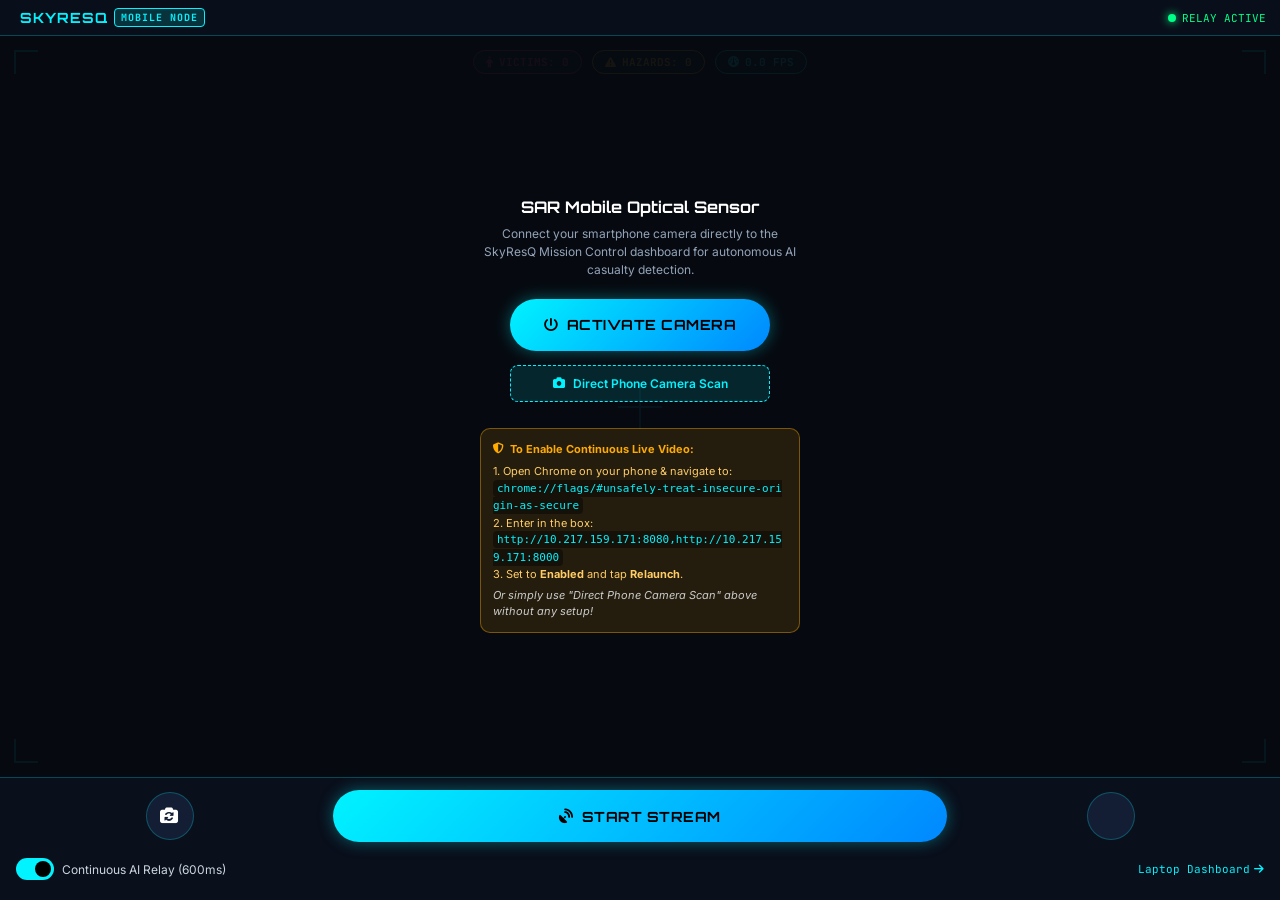
==== frontend/mobile-cam.html @ a4f22791 "feat: complete SkyResQ system with Vercel frontend and Render backend deployment configs" ====
<!DOCTYPE html>
<html lang="en">
<head>
  <meta charset="UTF-8">
  <meta name="viewport" content="width=device-width, initial-scale=1.0, maximum-scale=1.0, user-scalable=no">
  <title>SkyResQ Mobile Tactical Camera Node</title>
  <link rel="stylesheet" href="https://cdnjs.cloudflare.com/ajax/libs/font-awesome/6.4.0/css/all.min.css">
  <link href="https://fonts.googleapis.com/css2?family=Orbitron:wght@500;700;900&family=Inter:wght@400;600;700&family=JetBrains+Mono:wght@400;600&display=swap" rel="stylesheet">
  <style>
    :root {
      --bg-dark: #070b12;
      --panel-bg: rgba(14, 22, 38, 0.92);
      --cyan: #00f3ff;
      --cyan-glow: rgba(0, 243, 255, 0.35);
      --red: #ff3366;
      --amber: #ffaa00;
      --green: #00ff88;
      --border-color: rgba(0, 243, 255, 0.25);
    }

    * {
      box-sizing: border-box;
      margin: 0;
      padding: 0;
      user-select: none;
      -webkit-user-select: none;
      -webkit-tap-highlight-color: transparent;
    }

    body {
      background: var(--bg-dark);
      color: #e2e8f0;
      font-family: 'Inter', -apple-system, sans-serif;
      height: 100vh;
      height: 100dvh;
      overflow: hidden;
      display: flex;
      flex-direction: column;
    }

    /* Top Tactical Navigation Bar */
    .mobile-header {
      background: rgba(10, 16, 28, 0.95);
      border-bottom: 1px solid var(--border-color);
      padding: 8px 14px;
      display: flex;
      justify-content: space-between;
      align-items: center;
      z-index: 20;
    }

    .brand-title {
      font-family: 'Orbitron', sans-serif;
      font-size: 14px;
      font-weight: 700;
      letter-spacing: 1px;
      color: var(--cyan);
      display: flex;
      align-items: center;
      gap: 6px;
    }

    .node-tag {
      font-size: 10px;
      padding: 2px 6px;
      border-radius: 4px;
      background: rgba(0, 243, 255, 0.15);
      border: 1px solid var(--cyan);
      color: var(--cyan);
      font-family: 'JetBrains Mono', monospace;
    }

    .connection-status {
      display: flex;
      align-items: center;
      gap: 6px;
      font-size: 11px;
      font-family: 'JetBrains Mono', monospace;
      color: var(--green);
    }

    .status-dot {
      width: 8px;
      height: 8px;
      border-radius: 50%;
      background: var(--green);
      box-shadow: 0 0 8px var(--green);
      animation: pulse 1.8s infinite;
    }

    @keyframes pulse {
      0%, 100% { opacity: 1; transform: scale(1); }
      50% { opacity: 0.5; transform: scale(0.85); }
    }

    /* Main Viewfinder Area */
    .viewfinder-container {
      position: relative;
      flex: 1;
      width: 100%;
      background: #000;
      display: flex;
      justify-content: center;
      align-items: center;
      overflow: hidden;
    }

    video#mobileVideo {
      width: 100%;
      height: 100%;
      object-fit: cover;
      display: block;
    }

    canvas#mobileCanvasOverlay {
      position: absolute;
      top: 0;
      left: 0;
      width: 100%;
      height: 100%;
      object-fit: cover;
      pointer-events: none;
      z-index: 5;
    }

    /* Tactical HUD Overlays */
    .hud-reticle-corner {
      position: absolute;
      width: 24px;
      height: 24px;
      border: 2px solid var(--cyan);
      pointer-events: none;
      z-index: 6;
      opacity: 0.85;
    }
    .hud-corner-tl { top: 14px; left: 14px; border-right: none; border-bottom: none; }
    .hud-corner-tr { top: 14px; right: 14px; border-left: none; border-bottom: none; }
    .hud-corner-bl { bottom: 14px; left: 14px; border-right: none; border-top: none; }
    .hud-corner-br { bottom: 14px; right: 14px; border-left: none; border-top: none; }

    .hud-center-crosshair {
      position: absolute;
      top: 50%;
      left: 50%;
      transform: translate(-50%, -50%);
      width: 44px;
      height: 44px;
      pointer-events: none;
      z-index: 6;
      opacity: 0.65;
    }
    .hud-center-crosshair::before, .hud-center-crosshair::after {
      content: '';
      position: absolute;
      background: var(--cyan);
    }
    .hud-center-crosshair::before {
      top: 21px; left: 0; width: 44px; height: 2px;
    }
    .hud-center-crosshair::after {
      left: 21px; top: 0; width: 2px; height: 44px;
    }

    /* Live Casualty Stats Badges on Top of Viewfinder */
    .hud-stats-overlay {
      position: absolute;
      top: 14px;
      left: 0;
      right: 0;
      display: flex;
      justify-content: center;
      gap: 10px;
      z-index: 10;
      pointer-events: none;
    }

    .hud-stat-pill {
      background: rgba(10, 16, 28, 0.85);
      border: 1px solid var(--border-color);
      border-radius: 20px;
      padding: 4px 12px;
      font-size: 11px;
      font-family: 'JetBrains Mono', monospace;
      font-weight: 700;
      display: flex;
      align-items: center;
      gap: 6px;
      backdrop-filter: blur(8px);
    }

    .pill-victims { border-color: var(--red); color: var(--red); }
    .pill-hazards { border-color: var(--amber); color: var(--amber); }
    .pill-fps { border-color: var(--cyan); color: var(--cyan); }

    /* Standby Banner when camera permission requested or blocked */
    .standby-overlay {
      position: absolute;
      inset: 0;
      background: rgba(7, 11, 18, 0.94);
      display: flex;
      flex-direction: column;
      justify-content: center;
      align-items: center;
      padding: 24px;
      text-align: center;
      z-index: 15;
    }

    .standby-icon {
      font-size: 48px;
      color: var(--cyan);
      margin-bottom: 16px;
      text-shadow: 0 0 16px var(--cyan-glow);
    }

    .standby-title {
      font-family: 'Orbitron', sans-serif;
      font-size: 16px;
      color: #fff;
      margin-bottom: 8px;
    }

    .standby-desc {
      font-size: 12px;
      color: #94a3b8;
      max-width: 320px;
      line-height: 1.5;
      margin-bottom: 20px;
    }

    /* Bottom Control Bar */
    .mobile-controls {
      background: rgba(10, 16, 28, 0.98);
      border-top: 1px solid var(--border-color);
      padding: 12px 16px 20px;
      display: flex;
      flex-direction: column;
      gap: 12px;
      z-index: 20;
    }

    .control-row-primary {
      display: grid;
      grid-template-columns: 1fr 2fr 1fr;
      gap: 10px;
      align-items: center;
    }

    .btn-circle {
      width: 48px;
      height: 48px;
      border-radius: 50%;
      background: rgba(22, 33, 56, 0.9);
      border: 1px solid var(--border-color);
      color: #fff;
      display: flex;
      justify-content: center;
      align-items: center;
      font-size: 18px;
      cursor: pointer;
      transition: all 0.2s ease;
      justify-self: center;
    }

    .btn-circle:active {
      transform: scale(0.92);
      border-color: var(--cyan);
    }

    .btn-circle.active {
      background: var(--cyan);
      color: #000;
      box-shadow: 0 0 14px var(--cyan-glow);
    }

    .btn-main-shutter {
      width: 100%;
      height: 52px;
      border-radius: 26px;
      background: linear-gradient(135deg, #00f3ff 0%, #0088ff 100%);
      border: none;
      color: #000;
      font-family: 'Orbitron', sans-serif;
      font-size: 14px;
      font-weight: 700;
      letter-spacing: 0.5px;
      display: flex;
      justify-content: center;
      align-items: center;
      gap: 8px;
      cursor: pointer;
      box-shadow: 0 0 16px var(--cyan-glow);
      transition: all 0.2s ease;
    }

    .btn-main-shutter:active {
      transform: scale(0.96);
    }

    .btn-main-shutter.streaming {
      background: linear-gradient(135deg, #ff3366 0%, #cc0033 100%);
      color: #fff;
      box-shadow: 0 0 16px rgba(255, 51, 102, 0.45);
    }

    .control-row-secondary {
      display: flex;
      justify-content: space-between;
      align-items: center;
      padding-top: 4px;
    }

    .toggle-stream-mode {
      display: flex;
      align-items: center;
      gap: 8px;
      font-size: 12px;
      color: #cbd5e1;
    }

    /* Switch Component */
    .switch {
      position: relative;
      display: inline-block;
      width: 38px;
      height: 22px;
    }
    .switch input { opacity: 0; width: 0; height: 0; }
    .slider {
      position: absolute;
      cursor: pointer;
      inset: 0;
      background-color: #334155;
      transition: .3s;
      border-radius: 22px;
    }
    .slider:before {
      position: absolute;
      content: "";
      height: 16px;
      width: 16px;
      left: 3px;
      bottom: 3px;
      background-color: white;
      transition: .3s;
      border-radius: 50%;
    }
    input:checked + .slider {
      background-color: var(--cyan);
    }
    input:checked + .slider:before {
      transform: translateX(16px);
      background-color: #000;
    }

    .btn-nav-dashboard {
      font-size: 11px;
      color: var(--cyan);
      text-decoration: none;
      display: flex;
      align-items: center;
      gap: 4px;
      font-family: 'JetBrains Mono', monospace;
    }

    /* Native Camera Fallback button */
    .btn-native-capture {
      background: rgba(0, 243, 255, 0.12);
      border: 1px dashed var(--cyan);
      border-radius: 8px;
      color: var(--cyan);
      font-size: 12px;
      padding: 10px;
      width: 100%;
      cursor: pointer;
      display: flex;
      justify-content: center;
      align-items: center;
      gap: 8px;
      font-family: 'Inter', sans-serif;
      font-weight: 600;
    }

    .btn-native-capture:active {
      background: rgba(0, 243, 255, 0.25);
    }

    #fileNativeCapture {
      display: none;
    }
  </style>
</head>
<body>

  <!-- Mobile Top Bar -->
  <header class="mobile-header">
    <div class="brand-title">
      <i class="fa-solid fa-drone"></i>
      <span>SKYRESQ</span>
      <span class="node-tag">MOBILE NODE</span>
    </div>
    <div class="connection-status">
      <span class="status-dot"></span>
      <span id="txtConnectionState">RELAY ACTIVE</span>
    </div>
  </header>

  <!-- Live Camera Viewfinder -->
  <main class="viewfinder-container" id="viewfinder">
    <!-- Tactical Corner Reticles -->
    <div class="hud-reticle-corner hud-corner-tl"></div>
    <div class="hud-reticle-corner hud-corner-tr"></div>
    <div class="hud-reticle-corner hud-corner-bl"></div>
    <div class="hud-reticle-corner hud-corner-br"></div>
    <div class="hud-center-crosshair"></div>

    <!-- Live HUD Stats -->
    <div class="hud-stats-overlay">
      <div class="hud-stat-pill pill-victims">
        <i class="fa-solid fa-person"></i>
        <span>VICTIMS: <strong id="lblVictims">0</strong></span>
      </div>
      <div class="hud-stat-pill pill-hazards">
        <i class="fa-solid fa-triangle-exclamation"></i>
        <span>HAZARDS: <strong id="lblHazards">0</strong></span>
      </div>
      <div class="hud-stat-pill pill-fps">
        <i class="fa-solid fa-gauge"></i>
        <span id="lblFps">0.0 FPS</span>
      </div>
    </div>

    <!-- HTML5 Video Stream Element -->
    <video id="mobileVideo" autoplay playsinline muted></video>

    <!-- Canvas for Real-Time YOLO Bounding Boxes -->
    <canvas id="mobileCanvasOverlay"></canvas>

    <!-- Hidden Offscreen Canvas for Snapshot Grabs -->
    <canvas id="mobileOffscreenCanvas" style="display: none;"></canvas>

    <!-- Standby Overlay (shown before camera start or on permission issue) -->
    <div class="standby-overlay" id="standbyOverlay">
      <i class="fa-solid fa-camera-viewfinder standby-icon"></i>
      <h2 class="standby-title">SAR Mobile Optical Sensor</h2>
      <p class="standby-desc">
        Connect your smartphone camera directly to the SkyResQ Mission Control dashboard for autonomous AI casualty detection.
      </p>
      
      <button class="btn-main-shutter" id="btnActivateCamera" style="max-width: 260px; margin-bottom: 14px;">
        <i class="fa-solid fa-power-off"></i>
        <span>ACTIVATE CAMERA</span>
      </button>

      <!-- Native Camera Capture Fallback for Insecure HTTP -->
      <label class="btn-native-capture" for="fileNativeCapture" style="max-width: 260px; margin-bottom: 12px;">
        <i class="fa-solid fa-camera"></i>
        <span>Direct Phone Camera Scan</span>
      </label>
      <input type="file" id="fileNativeCapture" accept="image/*" capture="environment">

      <!-- Insecure HTTP Guidance Notice -->
      <div id="httpNoticeBox" style="display: none; background: rgba(255, 170, 0, 0.12); border: 1px solid rgba(255, 170, 0, 0.4); border-radius: 10px; padding: 12px; margin-top: 14px; max-width: 320px; text-align: left; font-size: 11px; line-height: 1.5; color: #ffcc66;">
        <div style="font-weight: bold; margin-bottom: 6px; color: #ffaa00; display: flex; align-items: center; gap: 6px;">
          <i class="fa-solid fa-shield-halved"></i> To Enable Continuous Live Video:
        </div>
        1. Open Chrome on your phone & navigate to:<br>
        <code style="background: rgba(0,0,0,0.4); padding: 2px 4px; border-radius: 4px; word-break: break-all; color: #00f3ff;">chrome://flags/#unsafely-treat-insecure-origin-as-secure</code><br>
        2. Enter in the box:<br>
        <code style="background: rgba(0,0,0,0.4); padding: 2px 4px; border-radius: 4px; word-break: break-all; color: #00f3ff;">http://10.217.159.171:8080,http://10.217.159.171:8000</code><br>
        3. Set to <strong>Enabled</strong> and tap <strong>Relaunch</strong>.<br>
        <em style="color: #ccc; display: block; margin-top: 4px;">Or simply use "Direct Phone Camera Scan" above without any setup!</em>
      </div>
    </div>
  </main>

  <!-- Bottom Touch Controls -->
  <footer class="mobile-controls">
    <div class="control-row-primary">
      <!-- Camera Flip Button (Front / Rear) -->
      <button class="btn-circle" id="btnFlipCamera" title="Switch Rear / Front Camera">
        <i class="fa-solid fa-camera-rotate"></i>
      </button>

      <!-- Main Action Shutter Button -->
      <button class="btn-main-shutter" id="btnMainShutter">
        <i class="fa-solid fa-satellite-dish" id="shutterIcon"></i>
        <span id="shutterText">START STREAM</span>
      </button>

      <!-- Torch / Flashlight Toggle -->
      <button class="btn-circle" id="btnTorch" title="Toggle Torch Flashlight">
        <i class="fa-solid fa-flashlight"></i>
      </button>
    </div>

    <div class="control-row-secondary">
      <label class="toggle-stream-mode">
        <label class="switch">
          <input type="checkbox" id="chkContinuousStream" checked>
          <span class="slider"></span>
        </label>
        <span>Continuous AI Relay (600ms)</span>
      </label>

      <a href="index.html" class="btn-nav-dashboard">
        <span>Laptop Dashboard</span>
        <i class="fa-solid fa-arrow-right"></i>
      </a>
    </div>
  </footer>

  <script src="js/config.js"></script>
  <script>
    // SkyResQ Mobile Tactical Node Logic
    const getMobileBackendBase = () => {
      // 1. If helper exists on window, use it
      if (typeof window !== 'undefined' && window.SkyResQConfig && typeof window.SkyResQConfig.getBackendUrl === 'function') {
        const url = window.SkyResQConfig.getBackendUrl();
        if (url) return url;
      }
      if (window.__SKYRESQ_API_URL__) return window.__SKYRESQ_API_URL__.replace(/\/+$/, '');
      if (window.__SKYRESQ_CONFIG__ && window.__SKYRESQ_CONFIG__.BACKEND_URL) {
        return window.__SKYRESQ_CONFIG__.BACKEND_URL.replace(/\/+$/, '');
      }
      const urlParams = new URLSearchParams(window.location.search);
      if (urlParams.get('api')) return urlParams.get('api').replace(/\/+$/, '');

      try {
        const stored = localStorage.getItem('skyresq_backend_url');
        if (stored && stored.trim()) return stored.trim().replace(/\/+$/, '');
      } catch (e) {}

      const protocol = window.location.protocol || 'http:';
      const hostname = window.location.hostname || '127.0.0.1';
      const port = window.location.port;

      if (port === '8080' || port === '5500' || port === '3000') {
        return `${protocol}//${hostname}:8000`;
      }
      if (port === '8000') {
        return `${protocol}//${hostname}:8000`;
      }
      if (!port || port === '80' || port === '443') {
        return `${protocol}//${hostname}${port ? ':' + port : ''}`;
      }
      return `${protocol}//${hostname}:8000`;
    };
    const BACKEND_BASE = getMobileBackendBase();

    const video = document.getElementById('mobileVideo');
    const overlay = document.getElementById('mobileCanvasOverlay');
    const offscreen = document.getElementById('mobileOffscreenCanvas');
    const standby = document.getElementById('standbyOverlay');
    const btnActivate = document.getElementById('btnActivateCamera');
    const btnShutter = document.getElementById('btnMainShutter');
    const shutterIcon = document.getElementById('shutterIcon');
    const shutterText = document.getElementById('shutterText');
    const btnFlip = document.getElementById('btnFlipCamera');
    const btnTorch = document.getElementById('btnTorch');
    const chkContinuous = document.getElementById('chkContinuousStream');
    const fileNative = document.getElementById('fileNativeCapture');

    const lblVictims = document.getElementById('lblVictims');
    const lblHazards = document.getElementById('lblHazards');
    const lblFps = document.getElementById('lblFps');
    const txtConnection = document.getElementById('txtConnectionState');

    let currentStream = null;
    let facingMode = 'environment'; // Default to rear camera for SAR scanning
    let isStreaming = false;
    let streamTimer = null;
    let isTorchOn = false;
    let deviceId = 'mobile-node-' + Math.random().toString(36).substring(2, 7);

    // Audio Alert Beep for Casualty Discovery
    const audioCtx = (window.AudioContext || window.webkitAudioContext) ? new (window.AudioContext || window.webkitAudioContext)() : null;
    function playBeep(freq = 880, duration = 0.15) {
      if (!audioCtx) return;
      try {
        if (audioCtx.state === 'suspended') audioCtx.resume();
        const osc = audioCtx.createOscillator();
        const gain = audioCtx.createGain();
        osc.type = 'sine';
        osc.frequency.setValueAtTime(freq, audioCtx.currentTime);
        gain.gain.setValueAtTime(0.2, audioCtx.currentTime);
        gain.gain.exponentialRampToValueAtTime(0.001, audioCtx.currentTime + duration);
        osc.connect(gain);
        gain.connect(audioCtx.destination);
        osc.start();
        osc.stop(audioCtx.currentTime + duration);
      } catch (e) { }
    }

    // 1. Initialize Camera
    async function initCamera() {
      if (currentStream) {
        currentStream.getTracks().forEach(track => track.stop());
      }

      const constraints = {
        video: {
          facingMode: { ideal: facingMode },
          width: { ideal: 1280, max: 1920 },
          height: { ideal: 720, max: 1080 }
        },
        audio: false
      };

      try {
        if (!navigator.mediaDevices || !navigator.mediaDevices.getUserMedia) {
          throw new Error('BROWSER_HTTP_BLOCKED');
        }

        try {
          currentStream = await navigator.mediaDevices.getUserMedia(constraints);
        } catch (constraintErr) {
          console.warn('Initial constraint failed, falling back to simple video constraint:', constraintErr);
          currentStream = await navigator.mediaDevices.getUserMedia({ video: true, audio: false });
        }

        video.srcObject = currentStream;
        await video.play();
        standby.style.display = 'none';

        video.onloadedmetadata = () => {
          overlay.width = video.videoWidth;
          overlay.height = video.videoHeight;
          offscreen.width = video.videoWidth;
          offscreen.height = video.videoHeight;
        };

        // If continuous stream toggle is active, start transmitting
        if (chkContinuous.checked && !isStreaming) {
          startTransmission();
        }
      } catch (err) {
        console.warn('Live getUserMedia camera failed (likely HTTP origin):', err);
        const httpNotice = document.getElementById('httpNoticeBox');
        if (httpNotice) httpNotice.style.display = 'block';
        alert('Browser blocked live video stream on HTTP.\n\nPlease tap "Direct Phone Camera Scan" to take instant photos, or see the instructions on-screen to enable the Chrome flag.');
      }
    }

    // 2. Camera Flip (Front <-> Rear)
    btnFlip.addEventListener('click', async () => {
      facingMode = (facingMode === 'environment') ? 'user' : 'environment';
      await initCamera();
    });

    // 3. Torch / Flashlight Toggle
    btnTorch.addEventListener('click', async () => {
      if (!currentStream) return;
      const track = currentStream.getVideoTracks()[0];
      const capabilities = track.getCapabilities ? track.getCapabilities() : {};
      if (capabilities.torch) {
        isTorchOn = !isTorchOn;
        try {
          await track.applyConstraints({ advanced: [{ torch: isTorchOn }] });
          btnTorch.classList.toggle('active', isTorchOn);
        } catch (e) {
          console.warn('Torch constraint error:', e);
        }
      } else {
        alert('Torch/Flashlight is not accessible via this browser sensor.');
      }
    });

    // 4. Transmission Loop
    function startTransmission() {
      isStreaming = true;
      btnShutter.classList.add('streaming');
      shutterIcon.className = 'fa-solid fa-stop';
      shutterText.textContent = 'STOP RELAY';
      runTransmissionCycle();
    }

    function stopTransmission() {
      isStreaming = false;
      if (streamTimer) clearTimeout(streamTimer);
      btnShutter.classList.remove('streaming');
      shutterIcon.className = 'fa-solid fa-satellite-dish';
      shutterText.textContent = 'START STREAM';
      clearOverlay();
    }

    async function runTransmissionCycle() {
      if (!isStreaming) return;
      const start = performance.now();
      await captureAndUploadFrame();
      const elapsed = performance.now() - start;
      const delay = Math.max(100, 600 - elapsed);
      streamTimer = setTimeout(runTransmissionCycle, delay);
    }

    // 5. Capture Frame and Upload to Backend
    async function captureAndUploadFrame() {
      if (!video || !video.videoWidth) return;

      const oCtx = offscreen.getContext('2d');
      offscreen.width = video.videoWidth;
      offscreen.height = video.videoHeight;
      oCtx.drawImage(video, 0, 0, offscreen.width, offscreen.height);

      offscreen.toBlob(async (blob) => {
        if (!blob) return;
        const formData = new FormData();
        formData.append('file', blob, 'mobile_frame.jpg');
        formData.append('device_id', deviceId);
        formData.append('device_name', 'Mobile Camera (' + (facingMode === 'environment' ? 'Rear' : 'Front') + ')');
        formData.append('camera_facing', facingMode);
        formData.append('conf_threshold', '0.25');

        try {
          const res = await fetch(`${BACKEND_BASE}/api/v1/remote-camera/frame`, {
            method: 'POST',
            body: formData
          });

          if (!res.ok) throw new Error('HTTP ' + res.status);
          const data = await res.json();
          if (data && data.data) {
            renderDetections(data.data.detections || []);
            lblFps.textContent = `${data.fps || 1.6} FPS`;
          }
          txtConnection.textContent = 'RELAY ACTIVE';
          txtConnection.style.color = 'var(--green)';
        } catch (err) {
          console.warn('Frame transmission error:', err);
          txtConnection.textContent = 'RELAY RETRYING';
          txtConnection.style.color = 'var(--amber)';
        }
      }, 'image/jpeg', 0.85);
    }

    // 6. Draw Bounding Boxes on Overlay Canvas
    function renderDetections(detections) {
      const ctx = overlay.getContext('2d');
      ctx.clearRect(0, 0, overlay.width, overlay.height);

      let pCount = 0;
      let hCount = 0;

      detections.forEach(det => {
        const cls = (det.class_name || '').toLowerCase();
        const isPerson = ['person', 'casualty', 'human', 'survivor'].includes(cls);
        const isHazard = ['hazard', 'fire', 'smoke', 'vehicle'].includes(cls);

        if (isPerson) pCount++;
        if (isHazard) hCount++;

        const color = isPerson ? '#ff3366' : (isHazard ? '#ffaa00' : '#00f3ff');
        const bbox = det.bbox;

        // Draw Box
        ctx.strokeStyle = color;
        ctx.lineWidth = 3;
        ctx.strokeRect(bbox.x1, bbox.y1, bbox.x2 - bbox.x1, bbox.y2 - bbox.y1);

        // Draw Corner Accents
        const clen = 10;
        ctx.lineWidth = 5;
        // Top-Left
        ctx.beginPath();
        ctx.moveTo(bbox.x1, bbox.y1 + clen);
        ctx.lineTo(bbox.x1, bbox.y1);
        ctx.lineTo(bbox.x1 + clen, bbox.y1);
        ctx.stroke();

        // Label Badge
        ctx.fillStyle = color;
        const label = `${det.class_name.toUpperCase()} ${(det.confidence * 100).toFixed(0)}%`;
        ctx.font = 'bold 14px "JetBrains Mono", monospace';
        const tw = ctx.measureText(label).width;
        ctx.fillRect(bbox.x1, Math.max(0, bbox.y1 - 22), tw + 10, 22);

        ctx.fillStyle = '#000';
        ctx.fillText(label, bbox.x1 + 5, Math.max(16, bbox.y1 - 6));
      });

      lblVictims.textContent = pCount;
      lblHazards.textContent = hCount;

      if (pCount > 0) {
        playBeep(880, 0.1);
      }
    }

    function clearOverlay() {
      const ctx = overlay.getContext('2d');
      ctx.clearRect(0, 0, overlay.width, overlay.height);
      lblVictims.textContent = '0';
      lblHazards.textContent = '0';
      lblFps.textContent = '0.0 FPS';
    }

    // 7. Shutter Button Trigger
    btnShutter.addEventListener('click', () => {
      if (isStreaming) {
        stopTransmission();
      } else {
        if (!currentStream) {
          initCamera().then(() => startTransmission());
        } else {
          startTransmission();
        }
      }
    });

    btnActivate.addEventListener('click', () => {
      initCamera();
    });

    // 8. Native Camera Capture Fallback (Works on every phone over HTTP)
    fileNative.addEventListener('change', async (e) => {
      const file = e.target.files[0];
      if (!file) return;

      txtConnection.textContent = 'ANALYZING SNAPSHOT...';
      const formData = new FormData();
      formData.append('file', file);
      formData.append('conf_threshold', '0.25');

      try {
        const res = await fetch(`${BACKEND_BASE}/api/v1/detection/image`, {
          method: 'POST',
          body: formData
        });

        if (!res.ok) throw new Error('HTTP ' + res.status);
        const data = await res.json();
        
        standby.style.display = 'none';
        // Render image onto offscreen / video placeholder
        const img = new Image();
        img.onload = () => {
          overlay.width = img.width;
          overlay.height = img.height;
          const ctx = overlay.getContext('2d');
          ctx.drawImage(img, 0, 0);
          renderDetections(data.detections || []);
        };
        let fullAnnotatedUrl = data.annotated_image_url;
        if (fullAnnotatedUrl && !fullAnnotatedUrl.startsWith('http://') && !fullAnnotatedUrl.startsWith('https://')) {
          fullAnnotatedUrl = `${BACKEND_BASE}${fullAnnotatedUrl.startsWith('/') ? '' : '/'}${fullAnnotatedUrl}`;
        }
        img.src = fullAnnotatedUrl || URL.createObjectURL(file);

        txtConnection.textContent = `DETECTED ${data.total_detections} TARGETS`;
        txtConnection.style.color = 'var(--cyan)';
      } catch (err) {
        alert('Detection error: ' + err.message);
      }
    });

    // Start camera immediately on load if possible
    window.addEventListener('DOMContentLoaded', () => {
      if (navigator.mediaDevices && navigator.mediaDevices.getUserMedia) {
        initCamera();
      }
    });
  </script>
</body>
</html>
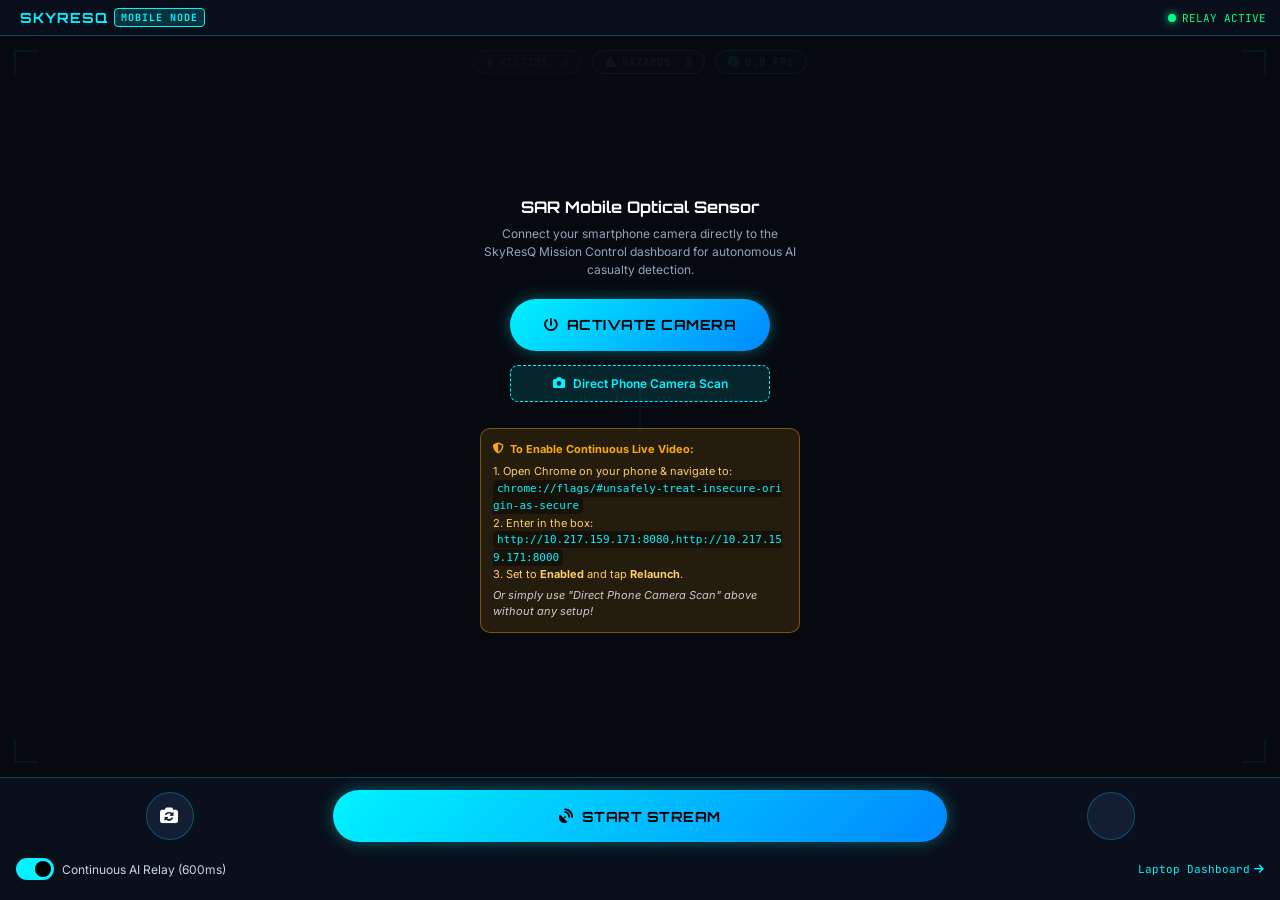
==== commit 0cfde29d: "fix(perf): increase polling timeouts and throttle mobile frame relay to avoid CPU bottleneck" ====
--- a/frontend/mobile-cam.html
+++ b/frontend/mobile-cam.html
@@ -684,18 +684,20 @@
       clearOverlay();
     }
 
+    let isUploading = false;
     async function runTransmissionCycle() {
       if (!isStreaming) return;
       const start = performance.now();
       await captureAndUploadFrame();
       const elapsed = performance.now() - start;
-      const delay = Math.max(100, 600 - elapsed);
+      const delay = Math.max(400, 1500 - elapsed);
       streamTimer = setTimeout(runTransmissionCycle, delay);
     }
 
     // 5. Capture Frame and Upload to Backend
     async function captureAndUploadFrame() {
-      if (!video || !video.videoWidth) return;
+      if (isUploading || !video || !video.videoWidth) return;
+      isUploading = true;
 
       const oCtx = offscreen.getContext('2d');
       offscreen.width = video.videoWidth;
@@ -703,7 +705,10 @@
       oCtx.drawImage(video, 0, 0, offscreen.width, offscreen.height);
 
       offscreen.toBlob(async (blob) => {
-        if (!blob) return;
+        if (!blob) {
+          isUploading = false;
+          return;
+        }
         const formData = new FormData();
         formData.append('file', blob, 'mobile_frame.jpg');
         formData.append('device_id', deviceId);
@@ -729,6 +734,8 @@
           console.warn('Frame transmission error:', err);
           txtConnection.textContent = 'RELAY RETRYING';
           txtConnection.style.color = 'var(--amber)';
+        } finally {
+          isUploading = false;
         }
       }, 'image/jpeg', 0.85);
     }
